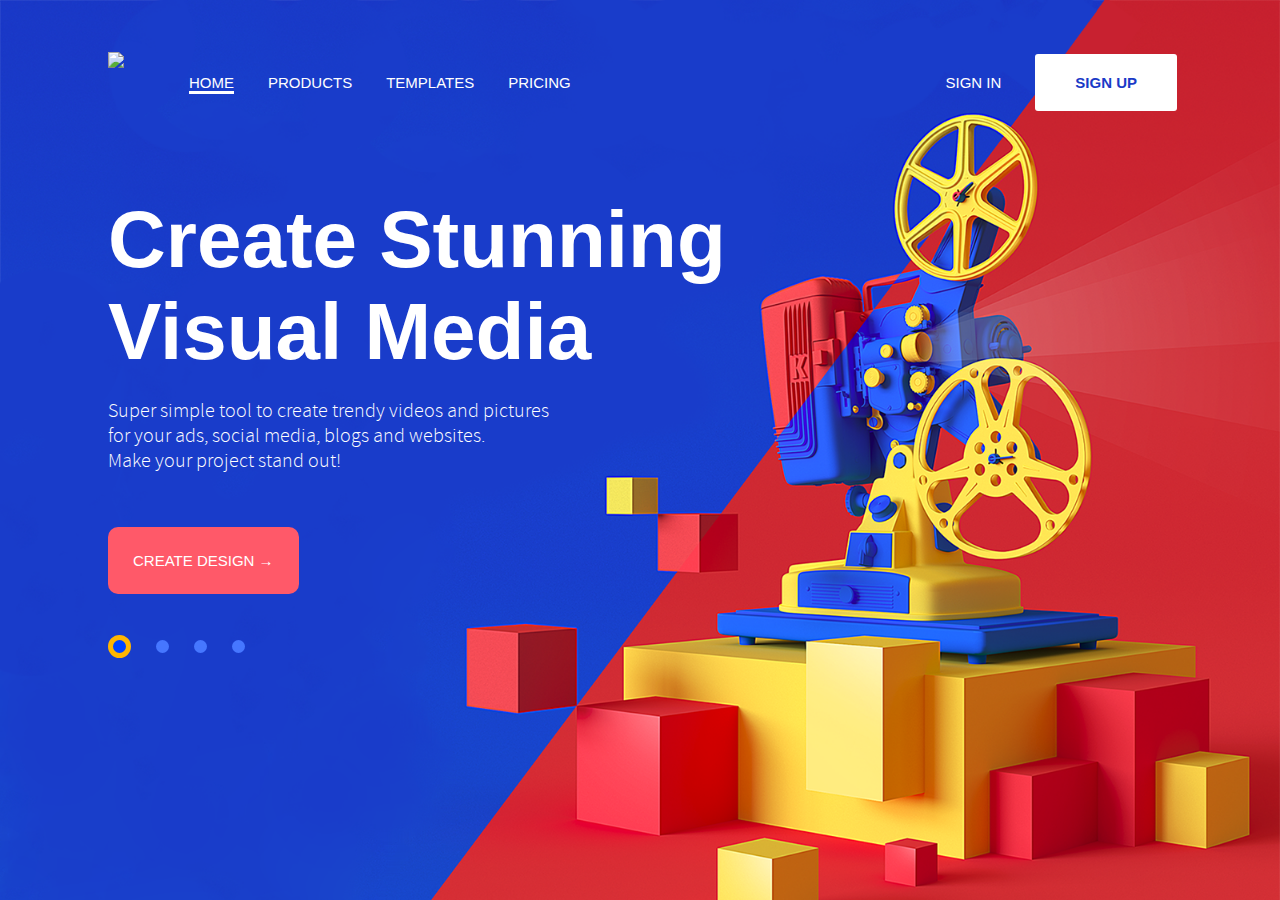
==== index.html @ 332c14d4 "mazosios" ====
<!DOCTYPE html>
<html>
<head>
	<title>Vizzy</title>
	<link rel="stylesheet" href="style.css">
</head>
<body>
	<header>
		<img src="vizzy_logo.png">
		<nav>
			<a class = "home" href="#home">HOME</a>
			<a href="#products">PRODUCTS</a>
			<a href="#templates">TEMPLATES</a>
			<a href="#pricing">PRICING</a>
			<span class="login">
				<a href="#">SIGN IN</a>
				<a class ="signup" href="#">SIGN UP</a>
			</span>
		</nav>
	</header>
	<article>
		<b>Create Stunning <br> Visual Media</b>
		<p>Super simple tool to create trendy videos and pictures <br> for your ads, social media, blogs and websites. <br> Make your project stand out!</p>
		<a class ="button" href="#">CREATE DESIGN →<br>
		<a class="dot1" href="#">
		<a class="dot" href="#">
		<a class="dot" href="#">
		<a class="dot" href="#">
	</article>
</body>
</html>
---- style.css ----
header img{
	float: left;
	margin-top: 44px;
	margin-left: 100px;
	margin-right: 50px;
}

header a{
 	color: white;
 	text-decoration: none;
 	font-family: sans-serif;
 	padding: 0px;
 	margin-left: 15px;
 	margin-right: 15px;
 	font-size: 15px;
	margin-top: 66px;
	text-align: left;
	display: inline-block;
	vertical-align: top;
}

header .home{
	border-bottom: 3px solid white;
}

.login{
	vertical-align: top;
	display: inline-block;
	float: right;
	margin-right: 80px;
}

.login .signup{
	color: #1A3AC7;
	background-color: white;
	border-radius: 3px;
	padding: 20px 40px 20px 40px;
	margin-top: 46px;
	font-weight: bold;
}

article{
	color: white;
	font-family: sans-serif;
	font-size: 80px;
	margin-top: 100px;
	margin-left: 100px;
}

article p{
	font-size: 20px;
	font-family: "SourceSansLight", sans-serif;
}

article img{
	margin-top: 30px;
}

article .button{
	text-decoration: none;
	color: white;
	font-family: sans-serif;
	font-size: 15px;
	background-color: #ff5969;
	border-radius: 10px;
	padding: 25px;
}

article .dot, article .dot1{
	height: 13px;
	width: 13px;
	background-color: #4677FF;
	border-radius: 50%;
	display: inline-block;
	margin-right: 25px;
}

article .dot1{
	margin-top: 5px;
	border: 5px solid;
	border-color: #FFB600;
	background-color: #0043ff;
}

.dot{
	margin-bottom: 5px;
}

body {
	background: url(front_page_PNG.png);
	background-repeat: no-repeat;
	background-size: cover;
}

@font-face {
    font-family: 'SourceSansLight';
    src: url('sourcesanspro-light-webfont.woff2') format('woff2'),
         url('sourcesanspro-light-webfont.woff') format('woff');
    font-weight: normal;
    font-style: normal;

}
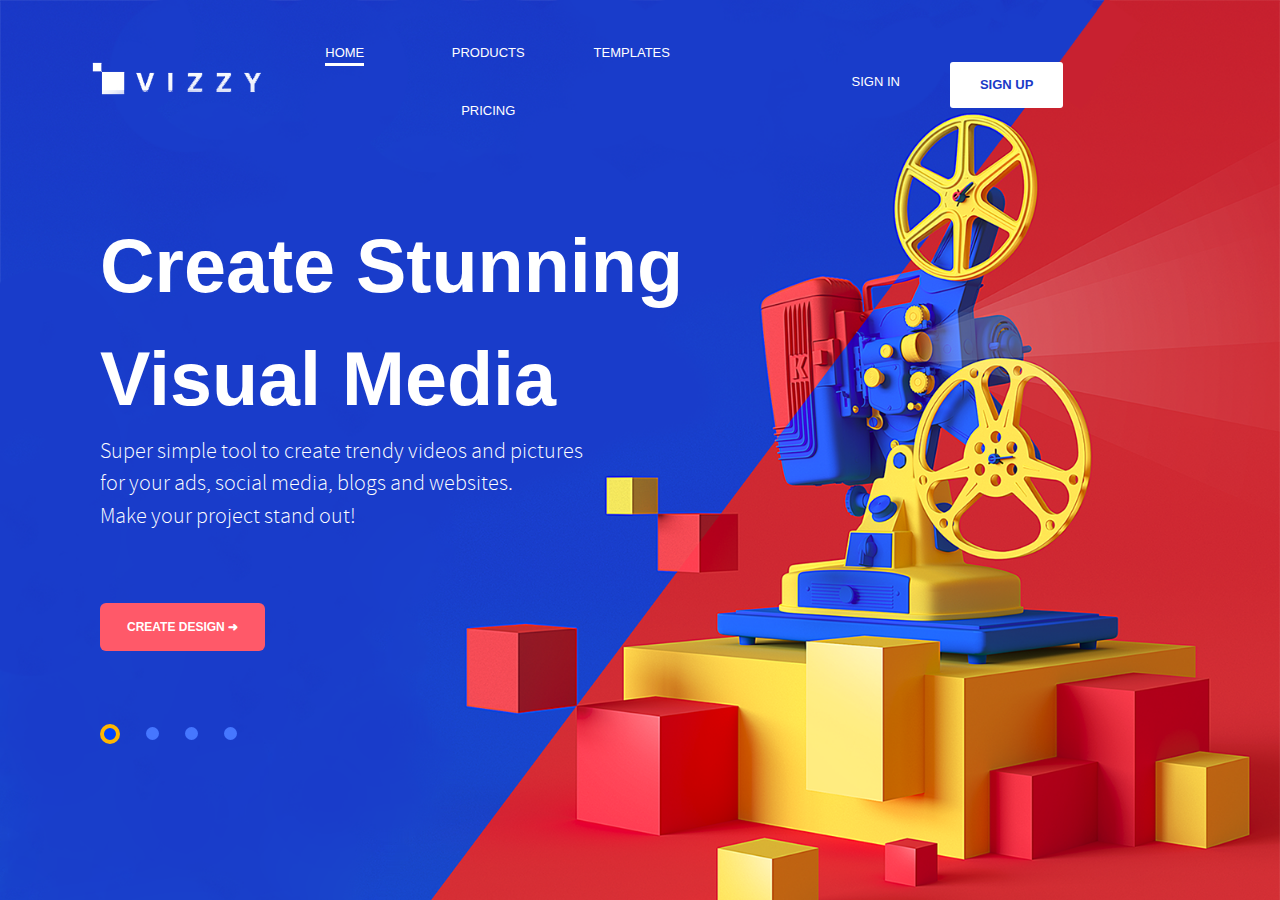
==== commit 5babe997: "ištryniau extra bubble ir sulygiavau" ====
--- a/index.html
+++ b/index.html
@@ -2,30 +2,44 @@
 <html>
 <head>
 	<title>Vizzy</title>
+	<meta charset="utf-8">
+    <meta name="viewport" content="width=device-width, initial-scale=1, shrink-to-fit=n">
+	<link rel="stylesheet" href="https://stackpath.bootstrapcdn.com/bootstrap/4.4.1/css/bootstrap.min.css" integrity="sha384-Vkoo8x4CGsO3+Hhxv8T/Q5PaXtkKtu6ug5TOeNV6gBiFeWPGFN9MuhOf23Q9Ifjh" crossorigin="anonymous">
+	<script src="https://ajax.googleapis.com/ajax/libs/jquery/3.4.1/jquery.min.js"></script>
+	<script src="https://cdnjs.cloudflare.com/ajax/libs/popper.js/1.16.0/umd/popper.min.js"></script>
+	<script src="https://maxcdn.bootstrapcdn.com/bootstrap/4.4.1/js/bootstrap.min.js"></script>
 	<link rel="stylesheet" href="style.css">
+
 </head>
 <body>
-	<header>
-		<img src="vizzy_logo.png">
-		<nav>
-			<a class = "home" href="#home">HOME</a>
-			<a href="#products">PRODUCTS</a>
-			<a href="#templates">TEMPLATES</a>
-			<a href="#pricing">PRICING</a>
-			<span class="login">
-				<a href="#">SIGN IN</a>
-				<a class ="signup" href="#">SIGN UP</a>
-			</span>
+	<div class="container-fluid">
+		<nav class="navbar navbar-expand-md">
+			<a class="navbar-brand" href="#">
+				<img src="VIZZY_logo.png">
+			</a>
+			<ul class="navbar-nav nav nav-pills nav-justified">
+				<li class="nav-item"><a class = "home" href="#">HOME</a></li>
+				<li class="nav-item"><a href="#">PRODUCTS</a></li>
+				<li class="nav-item"><a href="#">TEMPLATES</a></li>
+				<li class="nav-item"><a href="#">PRICING</a></li>
+			</ul>
+			<ul class="navbar-nav nav nav-pills nav-justified; float-sm-right" style="margin-left: 90px">
+				<li class="nav-item"><a class="signin" href="#">SIGN IN</a></li>
+				<li class="nav-item"><a class="signup" href="#">SIGN UP</a></li>
+			</ul>
 		</nav>
-	</header>
+	</div>
+
 	<article>
-		<b>Create Stunning <br> Visual Media</b>
-		<p>Super simple tool to create trendy videos and pictures <br> for your ads, social media, blogs and websites. <br> Make your project stand out!</p>
-		<a class ="button" href="#">CREATE DESIGN →<br>
-		<a class="dot1" href="#">
-		<a class="dot" href="#">
-		<a class="dot" href="#">
-		<a class="dot" href="#">
+		<div class="text-justify">
+			<b>Create Stunning <br> Visual Media</b>
+			<p>Super simple tool to create trendy videos and pictures <br> for your ads, social media, blogs and websites. <br> Make your project stand out!</p>
+			<a class="create" href="#"><b>CREATE DESIGN ➜</b></a><br>
+			<a class="dot1" href="#"></a>
+			<a class="dot" href="#"></a>
+			<a class="dot" href="#"></a>
+			<a class="dot" href="#"></a>
+		</div>
 	</article>
 </body>
 </html>--- a/style.css
+++ b/style.css
@@ -1,69 +1,61 @@
-header img{
-	float: left;
-	margin-top: 44px;
-	margin-left: 100px;
-	margin-right: 50px;
+img {
+	margin-top: -5px;
+	margin-left: 50px;
+	margin-right: 10px;
 }
 
-header a{
- 	color: white;
- 	text-decoration: none;
- 	font-family: sans-serif;
- 	padding: 0px;
- 	margin-left: 15px;
- 	margin-right: 15px;
- 	font-size: 15px;
-	margin-top: 66px;
-	text-align: left;
+nav a {
+	color: white;
+	font-size: 13px;
+	margin-top: 35px;
+	margin-right: 50px;
 	display: inline-block;
-	vertical-align: top;
 }
 
-header .home{
+.home {
 	border-bottom: 3px solid white;
 }
 
-.login{
-	vertical-align: top;
-	display: inline-block;
-	float: right;
-	margin-right: 80px;
-}
-
-.login .signup{
+.signup{
 	color: #1A3AC7;
 	background-color: white;
 	border-radius: 3px;
-	padding: 20px 40px 20px 40px;
-	margin-top: 46px;
+	padding: 13px 30px 13px 30px;
+	margin-top: 40px;
 	font-weight: bold;
 }
 
-article{
+.signin{
+	margin-top: 50px;
+	margin-left: 33px;
+}
+
+
+article {
 	color: white;
 	font-family: sans-serif;
-	font-size: 80px;
-	margin-top: 100px;
+	font-size: 5.9vw;
+	margin-top: 80px;
 	margin-left: 100px;
 }
 
-article p{
-	font-size: 20px;
+article p {
+	font-size: 2.4vmin;
 	font-family: "SourceSansLight", sans-serif;
 }
 
-article img{
-	margin-top: 30px;
+article .create {
+	color: white;
+ 	text-decoration: none;
+ 	font-family: sans-serif;
+	background-color: #ff5969;
+	border-radius: 6px;
+	padding: 17px 27px;
+	font-size: 12px;
 }
 
-article .button{
-	text-decoration: none;
-	color: white;
-	font-family: sans-serif;
-	font-size: 15px;
-	background-color: #ff5969;
-	border-radius: 10px;
-	padding: 25px;
+article .dot{
+	margin-bottom: 4px;
 }
 
 article .dot, article .dot1{
@@ -72,18 +64,15 @@
 	background-color: #4677FF;
 	border-radius: 50%;
 	display: inline-block;
-	margin-right: 25px;
+	margin-right: 5px;
 }
 
 article .dot1{
-	margin-top: 5px;
-	border: 5px solid;
+	height: 20px;
+	width: 20px;
+	background-color: #0043ff;
+	border: 4px solid;
 	border-color: #FFB600;
-	background-color: #0043ff;
-}
-
-.dot{
-	margin-bottom: 5px;
 }
 
 body {
@@ -92,11 +81,22 @@
 	background-size: cover;
 }
 
+
 @font-face {
     font-family: 'SourceSansLight';
     src: url('sourcesanspro-light-webfont.woff2') format('woff2'),
-         url('sourcesanspro-light-webfont.woff') format('woff');
+    url('sourcesanspro-light-webfont.woff') format('woff');
     font-weight: normal;
     font-style: normal;
 
+}
+
+.nav-pills .nav-link.active {
+    background-color: #ffffff;
+    font-weight: bold;
+	color: blue;
+}
+
+.nav-pills{
+    width:50%;
 }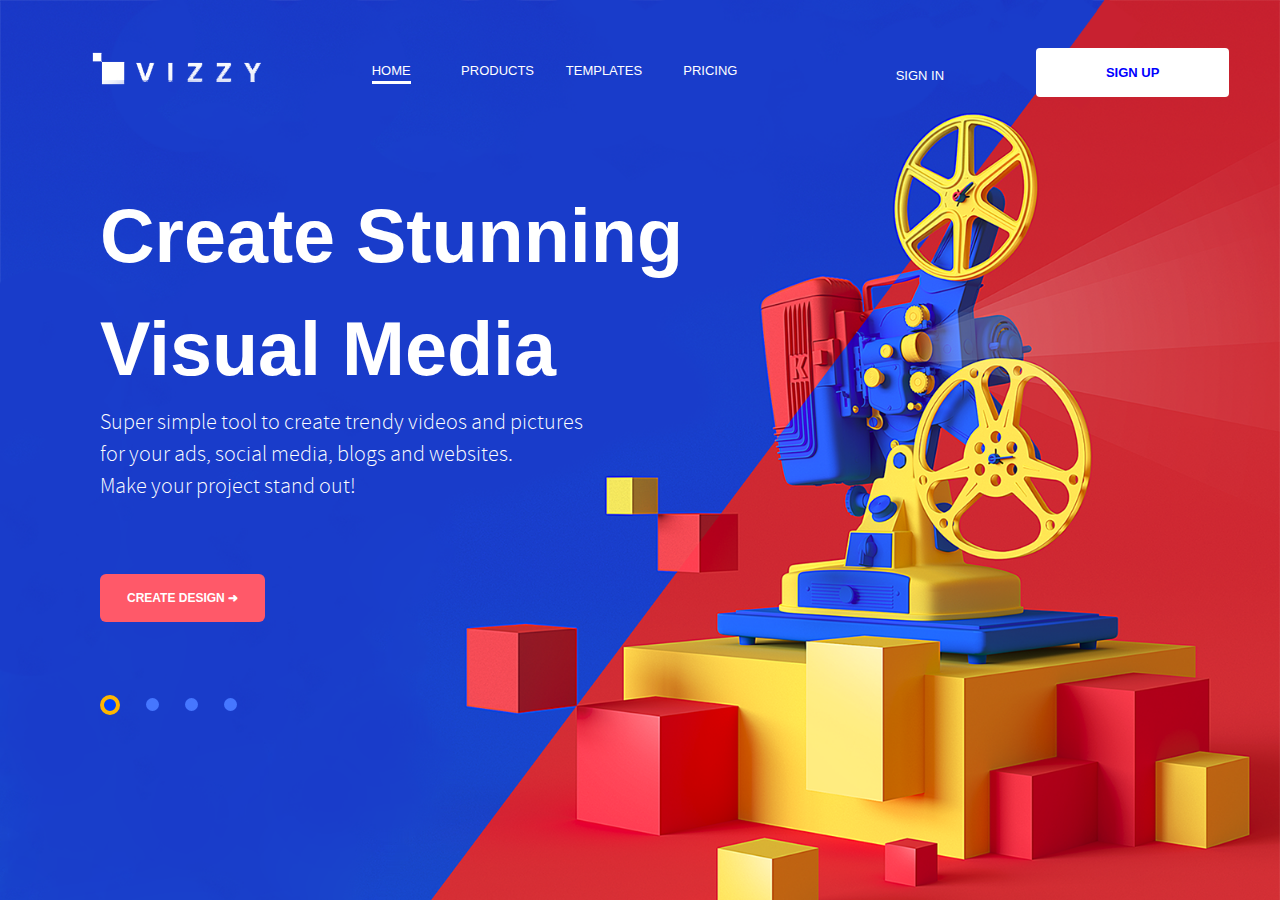
==== commit f51e5109: "10/10 would bootstrap again" ====
--- a/index.html
+++ b/index.html
@@ -17,15 +17,15 @@
 			<a class="navbar-brand" href="#">
 				<img src="VIZZY_logo.png">
 			</a>
-			<ul class="navbar-nav nav nav-pills nav-justified">
+			<ul class="navbar-nav nav nav-pills nav-justified" style="margin-left: 50px">
 				<li class="nav-item"><a class = "home" href="#">HOME</a></li>
 				<li class="nav-item"><a href="#">PRODUCTS</a></li>
 				<li class="nav-item"><a href="#">TEMPLATES</a></li>
 				<li class="nav-item"><a href="#">PRICING</a></li>
 			</ul>
-			<ul class="navbar-nav nav nav-pills nav-justified; float-sm-right" style="margin-left: 90px">
+			<ul class="navbar-nav nav nav-pills nav-justified" style="margin-left: 50px">
 				<li class="nav-item"><a class="signin" href="#">SIGN IN</a></li>
-				<li class="nav-item"><a class="signup" href="#">SIGN UP</a></li>
+				<li class="nav-item"><a class="nav-link active nav-link-color signup" href="#">SIGN UP</a></li>
 			</ul>
 		</nav>
 	</div>
--- a/style.css
+++ b/style.css
@@ -8,7 +8,7 @@
 	color: white;
 	font-size: 13px;
 	margin-top: 35px;
-	margin-right: 50px;
+	margin-right: 20px;
 	display: inline-block;
 }
 
@@ -16,26 +16,19 @@
 	border-bottom: 3px solid white;
 }
 
-.signup{
-	color: #1A3AC7;
-	background-color: white;
-	border-radius: 3px;
-	padding: 13px 30px 13px 30px;
-	margin-top: 40px;
-	font-weight: bold;
+.signin{
+	margin-top: 53px;
 }
 
-.signin{
-	margin-top: 50px;
-	margin-left: 33px;
+.signup{
+	padding: 15px 2px;
 }
-
 
 article {
 	color: white;
 	font-family: sans-serif;
 	font-size: 5.9vw;
-	margin-top: 80px;
+	margin-top: 70px;
 	margin-left: 100px;
 }
 
@@ -81,7 +74,6 @@
 	background-size: cover;
 }
 
-
 @font-face {
     font-family: 'SourceSansLight';
     src: url('sourcesanspro-light-webfont.woff2') format('woff2'),
@@ -91,12 +83,12 @@
 
 }
 
-.nav-pills .nav-link.active {
-    background-color: #ffffff;
-    font-weight: bold;
+.nav-pills .nav-link.active{
+	background-color: white;
 	color: blue;
+	font-weight: bold;
 }
 
 .nav-pills{
-    width:50%;
+    width:72%;
 }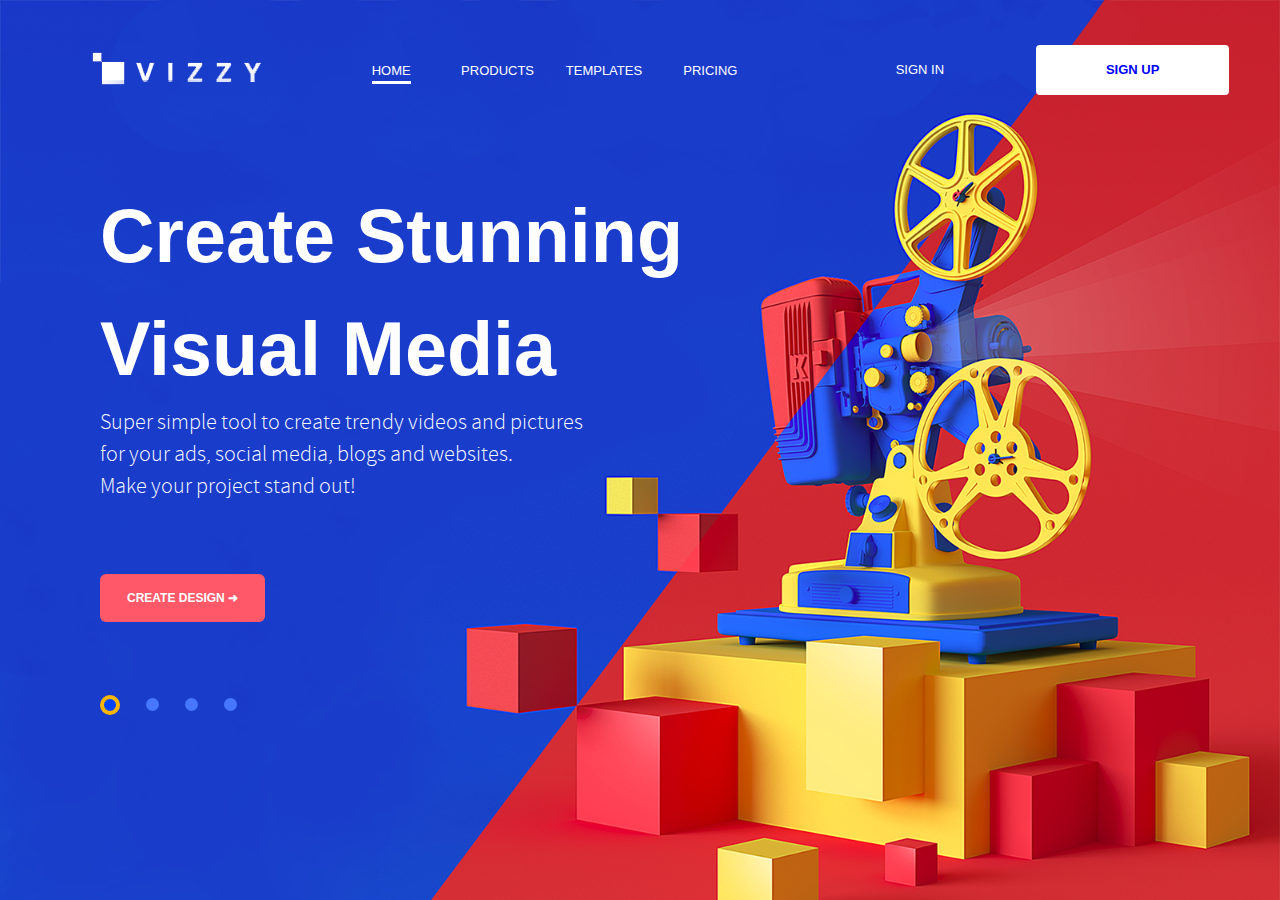
==== commit 6d4fabae: "hover" ====
--- a/index.html
+++ b/index.html
@@ -17,7 +17,7 @@
 			<a class="navbar-brand" href="#">
 				<img src="VIZZY_logo.png">
 			</a>
-			<ul class="navbar-nav nav nav-pills nav-justified" style="margin-left: 50px">
+			<ul class="navbar-nav nav nav-pills nav-justified" id="meniu" style="margin-left: 50px">
 				<li class="nav-item"><a class = "home" href="#">HOME</a></li>
 				<li class="nav-item"><a href="#">PRODUCTS</a></li>
 				<li class="nav-item"><a href="#">TEMPLATES</a></li>
--- a/style.css
+++ b/style.css
@@ -12,16 +12,28 @@
 	display: inline-block;
 }
 
+#meniu a:hover{
+	color: white;
+	text-decoration: none;
+	border-bottom: 3px solid white;
+}
+
 .home {
 	border-bottom: 3px solid white;
 }
 
 .signin{
-	margin-top: 53px;
+	margin-top: 44.5px;
+}
+
+.signin:hover{
+	color: white;
+	text-decoration: none;
 }
 
 .signup{
-	padding: 15px 2px;
+	padding: 15px 200px;
+	margin-top: 30px;
 }
 
 article {
